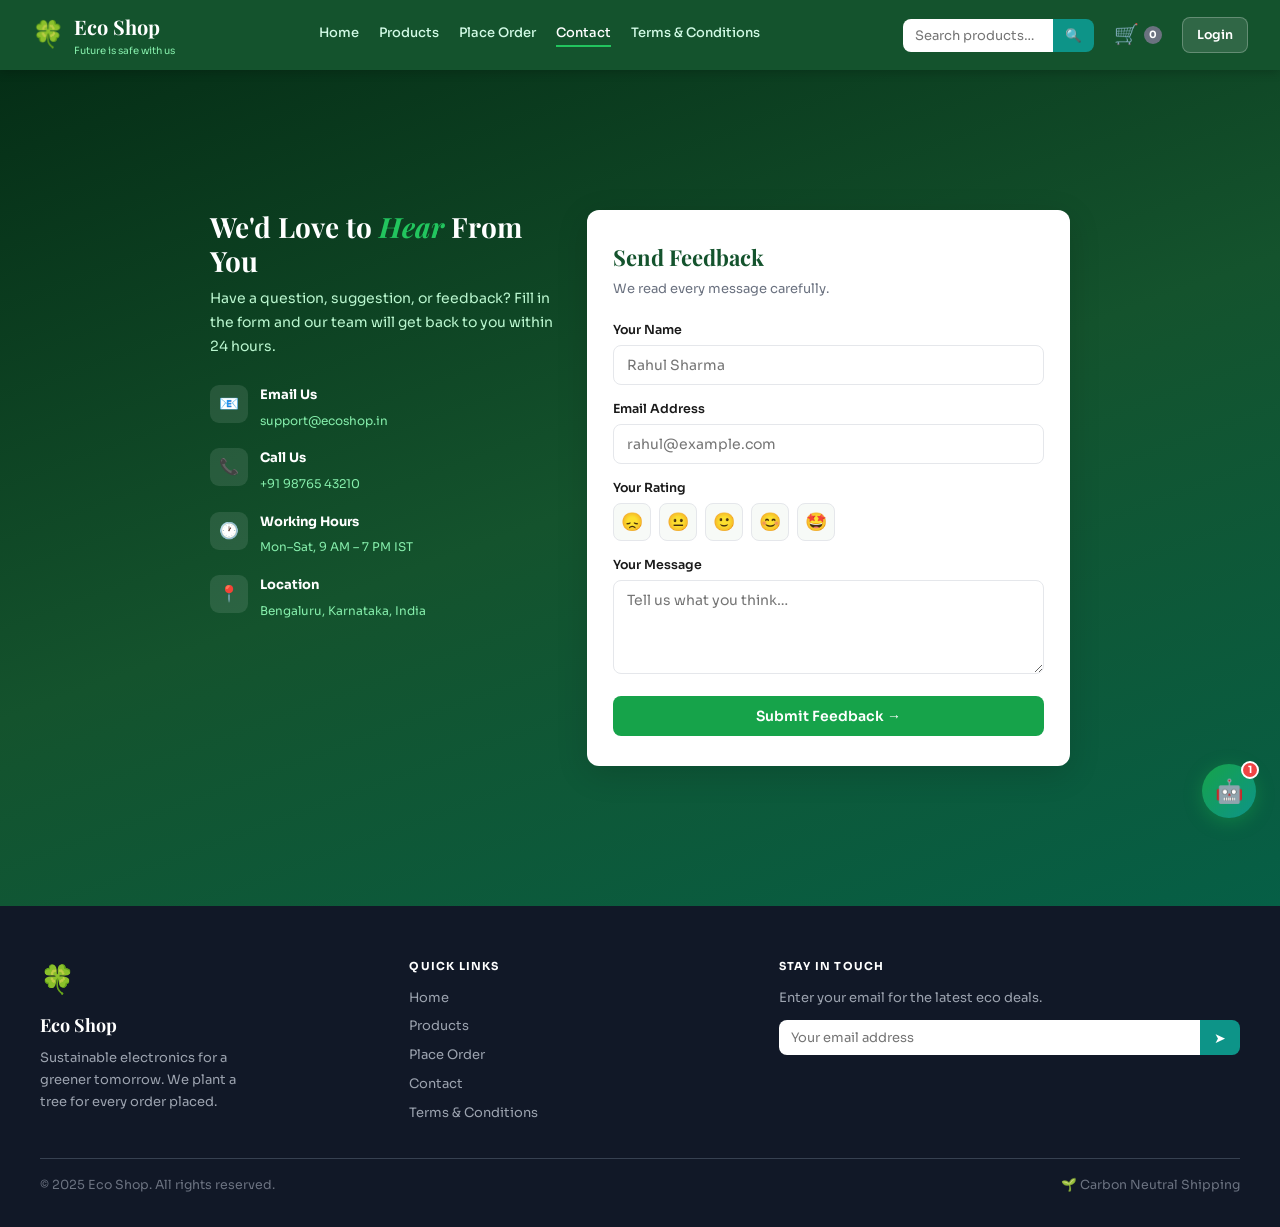
==== contact.html @ 7da5754c "Add files via upload" ====
<!DOCTYPE html>
<html lang="en">
<head>
  <meta charset="UTF-8">
  <meta name="viewport" content="width=device-width, initial-scale=1.0">
  <meta name="description" content="Contact Eco Shop. Send us feedback, questions or suggestions — our team replies within 24 hours.">
  <title>Eco Shop | Contact Us</title>
  <link rel="stylesheet" href="style.css">
</head>
<body>

<header>
  <div class="header-container">
    <a href="index.html" class="logo">
      <span class="logo-icon">🍀</span>
      <div><h2>Eco Shop</h2><p>Future is safe with us</p></div>
    </a>
    <nav class="nav-menu" id="nav-menu">
      <a href="index.html">Home</a>
      <a href="products.html">Products</a>
      <a href="order.html">Place Order</a>
      <a href="contact.html">Contact</a>
      <a href="terms.html">Terms &amp; Conditions</a>
    </nav>
    <div class="header-right">
      <div class="search-box">
        <input type="text" id="header-search" placeholder="Search products…">
        <button id="header-search-btn">🔍</button>
      </div>
      <a href="order.html" class="cart-icon-btn" id="cart-icon-link" title="View cart">
        🛒 <span class="cart-badge" id="cart-badge">0</span>
      </a>
      <a href="login.html" class="header-login-btn" id="account-btn">Login</a>
      <button class="hamburger" id="hamburger" aria-label="Toggle menu">
        <span></span><span></span><span></span>
      </button>
    </div>
  </div>
</header>

<div class="contact-wrapper">
  <div class="contact-layout">

    <div class="contact-info-panel">
      <h2>We'd Love to <em>Hear</em> From You</h2>
      <p>Have a question, suggestion, or feedback? Fill in the form and our team will get back to you within 24 hours.</p>
      <div class="info-row">
        <div class="info-icon">📧</div>
        <div><strong>Email Us</strong><span>support@ecoshop.in</span></div>
      </div>
      <div class="info-row">
        <div class="info-icon">📞</div>
        <div><strong>Call Us</strong><span>+91 98765 43210</span></div>
      </div>
      <div class="info-row">
        <div class="info-icon">🕐</div>
        <div><strong>Working Hours</strong><span>Mon–Sat, 9 AM – 7 PM IST</span></div>
      </div>
      <div class="info-row">
        <div class="info-icon">📍</div>
        <div><strong>Location</strong><span>Bengaluru, Karnataka, India</span></div>
      </div>
    </div>

    <div class="form-card">
      <div id="feedback-form">
        <h2>Send Feedback</h2>
        <p class="subtitle">We read every message carefully.</p>

        <div class="form-group">
          <label for="feedback-name">Your Name</label>
          <input type="text" id="feedback-name" placeholder="Rahul Sharma">
          <span class="error-text">Please enter your name.</span>
        </div>

        <div class="form-group">
          <label for="feedback-email">Email Address</label>
          <input type="email" id="feedback-email" placeholder="rahul@example.com">
          <span class="error-text">Please enter a valid email.</span>
        </div>

        <div class="form-group">
          <label>Your Rating</label>
          <div class="rating-row">
            <button type="button" title="Poor">😞</button>
            <button type="button" title="Fair">😐</button>
            <button type="button" title="Good">🙂</button>
            <button type="button" title="Great">😊</button>
            <button type="button" title="Excellent">🤩</button>
          </div>
        </div>

        <div class="form-group">
          <label for="feedback-message">Your Message</label>
          <textarea id="feedback-message" placeholder="Tell us what you think…" rows="4"></textarea>
          <span class="error-text">Please enter your message.</span>
        </div>

        <button class="btn btn-primary btn-full" onclick="submitFeedback()">Submit Feedback →</button>
      </div>

      <div class="success-block" id="feedback-success">
        <span class="success-icon">✅</span>
        <h3>Thank You!</h3>
        <p>Your feedback has been received. Redirecting to home page…</p>
      </div>
    </div>

  </div>
</div>

<footer class="footer">
  <div class="footer-container">
    <div class="footer-brand">
      <div class="logo-icon">🍀</div>
      <h3>Eco Shop</h3>
      <p>Sustainable electronics for a greener tomorrow. We plant a tree for every order placed.</p>
    </div>
    <div class="footer-col">
      <h4>Quick Links</h4>
      <ul>
        <li><a href="index.html">Home</a></li>
        <li><a href="products.html">Products</a></li>
        <li><a href="order.html">Place Order</a></li>
        <li><a href="contact.html">Contact</a></li>
        <li><a href="terms.html">Terms &amp; Conditions</a></li>
      </ul>
    </div>
    <div class="footer-col">
      <h4>Stay in Touch</h4>
      <p>Enter your email for the latest eco deals.</p>
      <div class="subscribe-box">
        <input type="email" placeholder="Your email address">
        <button>➤</button>
      </div>
    </div>
  </div>
  <div class="footer-bottom">
    <span>© 2025 Eco Shop. All rights reserved.</span>
    <span>🌱 Carbon Neutral Shipping</span>
  </div>
</footer>

<div class="toast" id="toast"></div>
<button class="back-to-top" id="back-to-top" title="Back to top">↑</button>
<script src="main.js"></script>
</body>
</html>
---- style.css ----
@import url('https://fonts.googleapis.com/css2?family=Playfair+Display:ital,wght@0,700;1,700&family=Sora:wght@400;500;600;700&display=swap');

:root {
  --green: #16a34a;
  --dark: #14532d;
  --light: #dcfce7;
  --teal: #0d9488;
  --white: #ffffff;
  --bg: #f7faf7;
  --text: #1a1a1a;
  --muted: #6b7280;
  --border: #e5e7eb;
  --red: #dc2626;
  --radius: 12px;
  --shadow: 0 4px 16px rgba(0,0,0,0.09);
  --shadow-lg: 0 8px 32px rgba(0,0,0,0.14);
}

*, *::before, *::after { margin: 0; padding: 0; box-sizing: border-box; }
html { scroll-behavior: smooth; }
body { font-family: 'Sora', sans-serif; color: var(--text); background: var(--bg); line-height: 1.6; }
a { text-decoration: none; color: inherit; }
ul { list-style: none; }
img { display: block; max-width: 100%; }

/* ── HEADER ── */
header {
  background: var(--dark);
  position: sticky;
  top: 0;
  z-index: 200;
  box-shadow: 0 2px 10px rgba(0,0,0,0.2);
}
.header-container {
  max-width: 1280px;
  margin: auto;
  padding: 11px 32px;
  display: flex;
  align-items: center;
  justify-content: space-between;
  gap: 16px;
}
.logo { display: flex; align-items: center; gap: 10px; color: var(--white); flex-shrink: 0; cursor: pointer; }
.logo-icon { font-size: 26px; }
.logo h2 { font-family: 'Playfair Display', serif; font-size: 20px; }
.logo p { font-size: 10px; color: #86efac; }

.nav-menu { display: flex; gap: 20px; }
.nav-menu a { color: #d1fae5; font-size: 13px; font-weight: 500; border-bottom: 2px solid transparent; padding-bottom: 2px; transition: all 0.2s; white-space: nowrap; }
.nav-menu a:hover, .nav-menu a.active { color: var(--white); border-color: #22c55e; }

.header-right { display: flex; align-items: center; gap: 10px; flex-shrink: 0; }

.search-box { display: flex; border-radius: 8px; overflow: hidden; }
.search-box input { border: none; padding: 8px 12px; font-family: 'Sora', sans-serif; font-size: 13px; outline: none; width: 150px; transition: width 0.3s; }
.search-box input:focus { width: 190px; }
.search-box button { border: none; background: var(--teal); color: var(--white); padding: 8px 12px; cursor: pointer; transition: background 0.2s; }
.search-box button:hover { background: #0f766e; }

.cart-icon-btn {
  position: relative;
  color: var(--white);
  font-size: 20px;
  display: flex;
  align-items: center;
  gap: 5px;
  padding: 7px 10px;
  border-radius: 8px;
  transition: background 0.2s;
  white-space: nowrap;
}
.cart-icon-btn:hover { background: rgba(255,255,255,0.1); }
.cart-badge {
  background: #22c55e;
  color: var(--white);
  font-size: 10px;
  font-weight: 700;
  min-width: 18px;
  height: 18px;
  border-radius: 100px;
  display: inline-flex;
  align-items: center;
  justify-content: center;
  padding: 0 4px;
  font-family: 'Sora', sans-serif;
  transition: transform 0.2s;
}
.cart-badge.bump { animation: badgeBump 0.3s ease; }
.cart-badge.zero { background: #6b7280; }

.header-login-btn {
  background: rgba(255,255,255,0.12);
  color: var(--white);
  border: 1px solid rgba(255,255,255,0.25);
  padding: 7px 14px;
  border-radius: 8px;
  font-size: 12.5px;
  font-weight: 600;
  cursor: pointer;
  transition: all 0.2s;
  white-space: nowrap;
  font-family: 'Sora', sans-serif;
}
.header-login-btn:hover { background: rgba(255,255,255,0.22); }

.hamburger {
  display: none;
  flex-direction: column;
  gap: 5px;
  background: none;
  border: none;
  cursor: pointer;
  padding: 6px 4px;
  border-radius: 6px;
  transition: background 0.2s;
}
.hamburger:hover { background: rgba(255,255,255,0.1); }
.hamburger span { display: block; width: 22px; height: 2px; background: var(--white); border-radius: 2px; transition: all 0.3s; }
.hamburger.open span:nth-child(1) { transform: translateY(7px) rotate(45deg); }
.hamburger.open span:nth-child(2) { opacity: 0; }
.hamburger.open span:nth-child(3) { transform: translateY(-7px) rotate(-45deg); }

/* ── BUTTONS ── */
.btn { display: inline-block; padding: 11px 26px; border-radius: 8px; font-family: 'Sora', sans-serif; font-weight: 600; font-size: 14px; cursor: pointer; border: none; transition: all 0.2s; }
.btn-primary { background: var(--green); color: var(--white); }
.btn-primary:hover { background: var(--dark); transform: translateY(-1px); box-shadow: 0 4px 14px rgba(22,163,74,0.35); }
.btn-outline { background: transparent; color: var(--white); border: 2px solid rgba(255,255,255,0.45); padding: 11px 26px; border-radius: 8px; font-family: 'Sora', sans-serif; font-weight: 600; font-size: 14px; cursor: pointer; transition: all 0.2s; }
.btn-outline:hover { background: rgba(255,255,255,0.1); border-color: rgba(255,255,255,0.7); }
.btn-full { width: 100%; text-align: center; display: block; }

/* ── HERO ── */
.hero {
  position: relative;
  min-height: 88vh;
  display: flex;
  flex-direction: column;
  align-items: center;
  justify-content: center;
  text-align: center;
  overflow: hidden;
  background: linear-gradient(160deg, #052e16, #14532d, #065f46);
}
.hero-bg-shapes { position: absolute; inset: 0; pointer-events: none; }
.hero-bg-shapes span { position: absolute; border-radius: 50%; background: rgba(34,197,94,0.07); animation: pulse 6s ease-in-out infinite; }
.hero-bg-shapes span:nth-child(1) { width: 560px; height: 560px; top: -100px; left: -140px; }
.hero-bg-shapes span:nth-child(2) { width: 380px; height: 380px; bottom: -80px; right: -100px; animation-delay: 2s; }
.hero-bg-shapes span:nth-child(3) { width: 190px; height: 190px; top: 40%; left: 60%; animation-delay: 4s; }
.hero-content { position: relative; z-index: 2; max-width: 660px; padding: 0 24px; animation: fadeUp 0.7s ease both; }
.hero-badge { display: inline-block; background: rgba(34,197,94,0.18); border: 1px solid rgba(34,197,94,0.4); color: #86efac; font-size: 11px; font-weight: 700; letter-spacing: 2px; text-transform: uppercase; padding: 5px 16px; border-radius: 100px; margin-bottom: 20px; }
.hero-content h1 { font-family: 'Playfair Display', serif; font-size: clamp(28px, 5vw, 54px); color: var(--white); line-height: 1.15; margin-bottom: 16px; }
.hero-content h1 em { font-style: italic; color: #22c55e; }
.hero-content > p { font-size: 16px; color: #bbf7d0; margin-bottom: 30px; line-height: 1.7; }
.hero-actions { display: flex; gap: 12px; justify-content: center; flex-wrap: wrap; }
.hero-stats { position: relative; z-index: 2; display: flex; justify-content: center; gap: 48px; margin-top: 48px; padding: 0 24px; flex-wrap: wrap; }
.stat { text-align: center; color: var(--white); }
.stat strong { display: block; font-family: 'Playfair Display', serif; font-size: 26px; color: #22c55e; }
.stat span { font-size: 11px; color: #86efac; }

/* ── SECTIONS ── */
.section { padding: 60px 32px; }
.section-white { background: var(--white); }
.section-title { text-align: center; margin-bottom: 40px; }
.section-title h2 { font-family: 'Playfair Display', serif; font-size: 30px; color: var(--dark); margin-bottom: 6px; }
.section-title p { color: var(--muted); font-size: 14px; }
.wrap { max-width: 1100px; margin: auto; }
.grid-3 { display: grid; grid-template-columns: repeat(3, 1fr); gap: 20px; }
.grid-4 { display: grid; grid-template-columns: repeat(4, 1fr); gap: 18px; }
.center-text { text-align: center; }

/* ── FEATURE CARDS ── */
.feature-card { background: var(--bg); border: 1px solid var(--border); border-radius: var(--radius); padding: 26px 22px; text-align: center; transition: transform 0.2s, box-shadow 0.2s; }
.feature-card:hover { transform: translateY(-4px); box-shadow: var(--shadow); }
.feature-card .icon { font-size: 36px; margin-bottom: 12px; display: block; }
.feature-card h3 { font-size: 15px; font-weight: 700; color: var(--dark); margin-bottom: 6px; }
.feature-card p { font-size: 13px; color: var(--muted); line-height: 1.6; }

/* ── PREVIEW CARDS ── */
.preview-card { background: var(--white); border-radius: var(--radius); overflow: hidden; box-shadow: var(--shadow); transition: transform 0.2s, box-shadow 0.2s; cursor: pointer; }
.preview-card:hover { transform: translateY(-5px); box-shadow: var(--shadow-lg); }
.preview-thumb { height: 130px; background: var(--light); display: flex; align-items: center; justify-content: center; font-size: 48px; }
.preview-thumb img { max-width: 100%; max-height: 100%; object-fit: contain; }
.preview-card h4 { padding: 10px 14px 2px; font-size: 14px; font-weight: 700; }
.preview-card p { padding: 0 14px 12px; font-size: 14px; color: var(--green); font-weight: 700; }

/* ── REVIEW CARDS ── */
.review-card { background: var(--bg); border: 1px solid var(--border); border-radius: var(--radius); padding: 20px 18px; position: relative; }
.review-card::before { content: '"'; font-family: 'Playfair Display', serif; font-size: 56px; color: var(--light); position: absolute; top: 4px; left: 14px; line-height: 1; }
.review-card p { font-size: 13px; color: var(--text); line-height: 1.7; margin-bottom: 14px; padding-top: 16px; }
.stars { color: #f59e0b; font-size: 12px; margin-bottom: 3px; }
.reviewer { display: flex; align-items: center; gap: 9px; }
.avatar { width: 34px; height: 34px; border-radius: 50%; background: var(--green); color: var(--white); display: flex; align-items: center; justify-content: center; font-weight: 700; font-size: 13px; flex-shrink: 0; }
.reviewer strong { font-size: 13px; display: block; }
.reviewer span { font-size: 11px; color: var(--muted); }

/* ── CTA BANNER ── */
.cta-banner { background: linear-gradient(135deg, var(--dark), var(--teal)); padding: 60px 32px; text-align: center; color: var(--white); }
.cta-banner h2 { font-family: 'Playfair Display', serif; font-size: 32px; margin-bottom: 10px; }
.cta-banner p { font-size: 15px; color: #bbf7d0; margin-bottom: 26px; }

/* ── FEEDBACK SECTION ── */
.feedback-section { background: var(--white); padding: 52px 32px; border-top: 1px solid var(--border); }
.feedback-section h2 { font-family: 'Playfair Display', serif; font-size: 28px; color: var(--dark); margin-bottom: 6px; text-align: center; }
.feedback-section > p { color: var(--muted); font-size: 14px; margin-bottom: 30px; text-align: center; }
.feedback-list { max-width: 760px; margin: auto; display: flex; flex-direction: column; gap: 14px; }
.feedback-item { background: var(--bg); border: 1px solid var(--border); border-left: 4px solid var(--green); border-radius: var(--radius); padding: 16px 20px; animation: fadeUp 0.35s ease both; }
.feedback-item .fb-name { font-weight: 700; font-size: 14px; color: var(--dark); margin-bottom: 3px; }
.feedback-item .fb-rating { font-size: 15px; margin-bottom: 4px; }
.feedback-item .fb-msg { font-size: 13.5px; color: var(--text); line-height: 1.6; }
.no-feedback { text-align: center; color: var(--muted); font-size: 14px; padding: 20px; }

/* ── PAGE HERO ── */
.page-hero { background: linear-gradient(135deg, var(--dark), #166534, var(--teal)); padding: 52px 32px; text-align: center; color: var(--white); }
.page-hero h1 { font-family: 'Playfair Display', serif; font-size: clamp(26px, 4vw, 36px); margin-bottom: 8px; }
.page-hero p { font-size: 15px; color: #bbf7d0; }

/* ── PRODUCTS ── */
.products-section { max-width: 1100px; margin: auto; padding: 52px 24px; }
.product-grid { display: grid; grid-template-columns: repeat(4, 1fr); gap: 20px; }
.product-card { background: var(--white); border: 1px solid var(--border); border-radius: var(--radius); overflow: hidden; transition: transform 0.2s, box-shadow 0.2s; }
.product-card:hover { transform: translateY(-5px); box-shadow: var(--shadow-lg); }
.product-thumb { height: 180px; background: linear-gradient(135deg, var(--light), #bbf7d0); display: flex; align-items: center; justify-content: center; font-size: 56px; transition: transform 0.3s; }
.product-thumb img { max-width: 100%; max-height: 100%; object-fit: contain; }
.product-card:hover .product-thumb { transform: scale(1.05); }
.product-body { padding: 14px 16px 16px; }
.product-body h3 { font-family: 'Playfair Display', serif; font-size: 16px; color: var(--dark); margin-bottom: 4px; }
.product-desc { font-size: 12px; color: var(--muted); margin-bottom: 8px; line-height: 1.5; }
.product-price { font-size: 18px; font-weight: 700; color: var(--green); margin-bottom: 12px; }
.eco-tag { display: inline-block; font-size: 10.5px; font-weight: 700; color: var(--green); background: var(--light); padding: 3px 9px; border-radius: 100px; margin-bottom: 10px; }
.product-actions { display: flex; gap: 8px; align-items: center; }
.qty-box { display: flex; align-items: center; border: 1.5px solid var(--border); border-radius: 8px; overflow: hidden; }
.qty-box button { width: 30px; height: 30px; border: none; background: var(--bg); cursor: pointer; font-size: 16px; transition: background 0.2s; }
.qty-box button:hover { background: var(--light); }
.qty-box .qty-count { width: 32px; text-align: center; font-weight: 700; font-size: 13px; border-left: 1.5px solid var(--border); border-right: 1.5px solid var(--border); line-height: 30px; }
.add-to-cart { flex: 1; padding: 7px 8px; background: var(--green); color: var(--white); border: none; border-radius: 8px; font-family: 'Sora', sans-serif; font-weight: 600; font-size: 12px; cursor: pointer; transition: all 0.2s; }
.add-to-cart:hover { background: var(--dark); }
.add-to-cart.added { background: #15803d; }

/* ── FORMS ── */
.form-group { margin-bottom: 14px; }
.form-group label { display: block; font-size: 12.5px; font-weight: 600; margin-bottom: 5px; color: var(--text); }
.form-group input,
.form-group textarea,
.form-group select {
  width: 100%;
  padding: 10px 13px;
  border: 1.5px solid var(--border);
  border-radius: 8px;
  font-family: 'Sora', sans-serif;
  font-size: 14px;
  outline: none;
  background: var(--white);
  transition: border-color 0.2s, box-shadow 0.2s;
}
.form-group input:focus, .form-group textarea:focus, .form-group select:focus {
  border-color: var(--green);
  box-shadow: 0 0 0 3px rgba(22,163,74,0.1);
}
.form-group textarea { resize: vertical; min-height: 88px; }
.error-text { color: var(--red); font-size: 11.5px; margin-top: 3px; display: none; }
.form-group.error input, .form-group.error textarea, .form-group.error select { border-color: var(--red); }
.form-group.error .error-text { display: block; }
.two-col { display: grid; grid-template-columns: 1fr 1fr; gap: 12px; }
.eco-note { background: var(--light); border-left: 4px solid var(--green); border-radius: 6px; padding: 10px 14px; font-size: 13px; color: var(--dark); margin-bottom: 16px; }

/* ── RATING ── */
.rating-row { display: flex; gap: 8px; margin-top: 5px; }
.rating-row button { width: 38px; height: 38px; border: 1.5px solid var(--border); border-radius: 8px; background: var(--bg); cursor: pointer; font-size: 18px; transition: all 0.2s; }
.rating-row button:hover, .rating-row button.selected { background: var(--light); border-color: var(--green); transform: scale(1.15); }

/* ── SUCCESS BLOCK ── */
.success-block { display: none; text-align: center; padding: 26px 14px; }
.success-block .success-icon { font-size: 56px; margin-bottom: 14px; display: block; animation: popIn 0.4s ease; }
.success-block h3 { font-family: 'Playfair Display', serif; font-size: 22px; color: var(--dark); margin-bottom: 8px; }
.success-block p { color: var(--muted); font-size: 14px; line-height: 1.7; }

/* ── ORDER PAGE ── */
.order-wrapper { min-height: calc(100vh - 64px); background: linear-gradient(160deg, #052e16, #14532d, #065f46); display: flex; align-items: flex-start; justify-content: center; padding: 44px 24px; }
.order-card { width: 100%; max-width: 560px; }
.order-header-icon { text-align: center; font-size: 40px; margin-bottom: 8px; }
.cart-summary-box { background: var(--light); border: 1px solid #86efac; border-radius: var(--radius); padding: 16px 18px; margin-bottom: 20px; }
.cart-summary-box h3 { font-family: 'Playfair Display', serif; font-size: 16px; color: var(--dark); margin-bottom: 10px; }
.cart-item-row { display: flex; justify-content: space-between; align-items: center; font-size: 13px; padding: 8px 0; border-bottom: 1px solid #bbf7d0; }
.cart-item-info { flex: 1; }
.cart-item-controls { display: flex; align-items: center; gap: 8px; }
.cart-qty-btn { width: 24px; height: 24px; border: 1px solid var(--green); background: var(--light); color: var(--green); border-radius: 4px; cursor: pointer; font-size: 14px; font-weight: 700; transition: all 0.2s; }
.cart-qty-btn:hover { background: var(--green); color: var(--white); }
.cart-qty { min-width: 20px; text-align: center; font-weight: 600; }
.cart-item-price { min-width: 70px; text-align: right; font-weight: 600; }
.cart-total-row { display: flex; justify-content: space-between; font-weight: 700; font-size: 15px; margin-top: 10px; color: var(--dark); border-top: 1px solid #86efac; padding-top: 10px; }
.empty-cart-note { text-align: center; color: var(--muted); font-size: 14px; padding: 12px; }

/* ── PAYMENT PAGE ── */
.payment-wrapper { min-height: calc(100vh - 64px); background: linear-gradient(160deg, #052e16, #14532d, #065f46); display: flex; align-items: center; justify-content: center; padding: 52px 24px; }
.payment-card { background: var(--white); border-radius: var(--radius); padding: 34px 28px; width: 100%; max-width: 460px; box-shadow: var(--shadow-lg); animation: fadeUp 0.4s ease both; }
.payment-header { text-align: center; margin-bottom: 22px; }
.payment-header .icon { font-size: 40px; margin-bottom: 6px; }
.payment-header h2 { font-family: 'Playfair Display', serif; font-size: 22px; color: var(--dark); margin-bottom: 3px; }
.payment-header p { font-size: 13px; color: var(--muted); }
.method-tabs { display: grid; grid-template-columns: repeat(3, 1fr); gap: 8px; margin-bottom: 20px; }
.method-tab { padding: 10px 6px; border: 2px solid var(--border); border-radius: 8px; background: var(--bg); cursor: pointer; text-align: center; font-family: 'Sora', sans-serif; font-size: 12px; font-weight: 600; color: var(--muted); transition: all 0.2s; }
.tab-icon { font-size: 20px; display: block; margin-bottom: 3px; }
.method-tab:hover { border-color: var(--green); color: var(--dark); }
.method-tab.active { border-color: var(--green); background: var(--light); color: var(--dark); }
.pay-section { display: none; animation: fadeUp 0.25s ease; }
.pay-section.active { display: block; }
.qr-section { text-align: center; padding: 8px 0; }
.qr-section p { font-size: 13px; color: var(--muted); margin-bottom: 12px; }
.qr-section img { width: 168px; height: 168px; border-radius: 10px; border: 2px solid var(--border); margin: 0 auto 10px; }
.upi-id { font-size: 12.5px; font-weight: 700; color: var(--dark); background: var(--light); padding: 6px 14px; border-radius: 100px; display: inline-block; }
.cod-message { background: var(--light); border-left: 4px solid var(--green); border-radius: 6px; padding: 13px; font-size: 13px; color: var(--dark); line-height: 1.6; margin-bottom: 13px; }
.pay-btn { width: 100%; padding: 13px; background: var(--green); color: var(--white); border: none; border-radius: 8px; font-family: 'Sora', sans-serif; font-size: 15px; font-weight: 700; cursor: pointer; margin-top: 16px; transition: all 0.2s; }
.pay-btn:hover { background: var(--dark); transform: translateY(-1px); box-shadow: 0 4px 14px rgba(22,163,74,0.35); }
.secure-note { text-align: center; font-size: 11.5px; color: var(--muted); margin-top: 10px; }
.success-screen { display: none; text-align: center; padding: 12px; }
.success-screen .big-icon { font-size: 64px; animation: popIn 0.5s ease; margin-bottom: 12px; display: block; }
.success-screen h3 { font-family: 'Playfair Display', serif; font-size: 24px; color: var(--dark); margin-bottom: 8px; }
.success-screen p { color: var(--muted); font-size: 14px; line-height: 1.7; }

/* ── TERMS ── */
.terms-wrapper { max-width: 760px; margin: 0 auto; padding: 56px 24px 70px; }
.terms-meta { font-size: 12.5px; color: var(--muted); margin-bottom: 26px; padding-bottom: 18px; border-bottom: 1px solid var(--border); }
.terms-intro { font-size: 14.5px; color: var(--muted); line-height: 1.8; margin-bottom: 34px; padding: 16px 20px; background: var(--light); border-left: 4px solid var(--green); border-radius: 0 8px 8px 0; }
.terms-block { margin-bottom: 28px; }
.terms-block h2 { font-family: 'Playfair Display', serif; font-size: 19px; color: var(--dark); margin-bottom: 8px; display: flex; align-items: center; gap: 10px; }
.num-badge { width: 28px; height: 28px; background: var(--green); color: var(--white); border-radius: 50%; display: flex; align-items: center; justify-content: center; font-size: 12px; font-weight: 700; flex-shrink: 0; }
.terms-block p { font-size: 14px; color: #374151; line-height: 1.8; margin-bottom: 8px; }
.terms-block ul li { font-size: 14px; color: #374151; line-height: 1.7; padding: 4px 0 4px 18px; position: relative; }
.terms-block ul li::before { content: '✓'; position: absolute; left: 0; color: var(--green); font-weight: 700; }
.divider { border: none; border-top: 1px solid var(--border); margin: 24px 0; }
.terms-contact-box { background: linear-gradient(135deg, var(--dark), var(--teal)); border-radius: var(--radius); padding: 22px 26px; color: var(--white); display: flex; align-items: center; justify-content: space-between; gap: 16px; flex-wrap: wrap; }
.terms-contact-box h3 { font-family: 'Playfair Display', serif; font-size: 18px; margin-bottom: 4px; }
.terms-contact-box p { font-size: 13px; color: #bbf7d0; }

/* ── AUTH ── */
.auth-wrapper { min-height: calc(100vh - 64px); background: linear-gradient(160deg, #052e16, #14532d, #065f46); display: flex; align-items: center; justify-content: center; padding: 52px 24px; }
.auth-card { background: var(--white); border-radius: var(--radius); padding: 34px 28px; width: 100%; max-width: 460px; box-shadow: var(--shadow-lg); animation: fadeUp 0.4s ease both; }
.auth-header { text-align: center; margin-bottom: 22px; }
.auth-header-icon { font-size: 40px; margin-bottom: 6px; }
.auth-header h2 { font-family: 'Playfair Display', serif; font-size: 22px; color: var(--dark); margin-bottom: 3px; }
.auth-header p { font-size: 13px; color: var(--muted); }
.auth-tab-section { display: none; animation: fadeUp 0.25s ease; }
.auth-tab-section.active { display: block; }
.auth-error { color: var(--red); font-size: 12px; margin: 6px 0 4px; min-height: 16px; display: block; }
.auth-switch-note { text-align: center; font-size: 12.5px; color: var(--muted); margin-top: 14px; }
.auth-switch-note a { color: var(--green); font-weight: 600; }

/* ── CONTACT ── */
.contact-wrapper { min-height: calc(100vh - 64px); background: linear-gradient(160deg, #052e16, #14532d, #065f46); display: flex; align-items: center; justify-content: center; padding: 52px 24px; }
.contact-layout { display: grid; grid-template-columns: 1fr 1.4fr; gap: 32px; max-width: 860px; width: 100%; }
.contact-info-panel { color: var(--white); }
.contact-info-panel h2 { font-family: 'Playfair Display', serif; font-size: 28px; line-height: 1.2; margin-bottom: 10px; }
.contact-info-panel h2 em { font-style: italic; color: #22c55e; }
.contact-info-panel > p { font-size: 14px; color: #bbf7d0; line-height: 1.7; margin-bottom: 26px; }
.info-row { display: flex; align-items: flex-start; gap: 12px; margin-bottom: 16px; }
.info-icon { width: 38px; height: 38px; background: rgba(255,255,255,0.1); border-radius: 9px; display: flex; align-items: center; justify-content: center; font-size: 16px; flex-shrink: 0; }
.info-row strong { display: block; font-size: 13px; color: var(--white); margin-bottom: 1px; }
.info-row span { font-size: 12px; color: #86efac; }
.form-card { background: var(--white); border-radius: var(--radius); padding: 30px 26px; box-shadow: var(--shadow-lg); animation: fadeUp 0.4s ease both; }
.form-card h2 { font-family: 'Playfair Display', serif; font-size: 22px; color: var(--dark); margin-bottom: 4px; }
.form-card .subtitle { font-size: 13px; color: var(--muted); margin-bottom: 20px; }

/* ── FOOTER ── */
.footer { background: #111827; color: #e5e7eb; padding: 52px 32px 32px; }
.footer-container { max-width: 1200px; margin: auto; display: grid; grid-template-columns: 1fr 1fr 1.4fr; gap: 40px; }
.footer-brand .logo-icon { font-size: 28px; margin-bottom: 8px; }
.footer-brand h3 { font-family: 'Playfair Display', serif; font-size: 18px; color: var(--white); margin-bottom: 7px; }
.footer-brand p { font-size: 13px; color: #9ca3af; line-height: 1.7; max-width: 220px; }
.footer-col h4 { color: var(--white); font-size: 11px; font-weight: 700; letter-spacing: 1.2px; text-transform: uppercase; margin-bottom: 12px; }
.footer-col ul li { font-size: 13px; color: #9ca3af; margin-bottom: 8px; cursor: pointer; transition: color 0.2s; }
.footer-col ul li:hover { color: var(--white); }
.footer-col > p { font-size: 13px; color: #9ca3af; margin-bottom: 12px; }
.subscribe-box { display: flex; border-radius: 8px; overflow: hidden; }
.subscribe-box input { flex: 1; padding: 9px 12px; border: none; font-family: 'Sora', sans-serif; font-size: 13px; outline: none; }
.subscribe-box button { border: none; background: var(--teal); color: var(--white); padding: 9px 14px; cursor: pointer; font-size: 14px; transition: background 0.2s; }
.subscribe-box button:hover { background: #0f766e; }
.footer-bottom { max-width: 1200px; margin: 26px auto 0; padding-top: 16px; border-top: 1px solid #374151; display: flex; justify-content: space-between; font-size: 12.5px; color: #6b7280; flex-wrap: wrap; gap: 8px; }

/* ── TOAST ── */
.toast {
  position: fixed;
  top: 80px;
  right: 24px;
  background: var(--dark);
  color: var(--white);
  padding: 12px 20px;
  border-radius: 10px;
  font-size: 13px;
  font-weight: 600;
  border-left: 4px solid #22c55e;
  box-shadow: var(--shadow-lg);
  transform: translateX(calc(100% + 32px));
  opacity: 0;
  transition: all 0.35s cubic-bezier(0.34, 1.56, 0.64, 1);
  z-index: 9999;
  max-width: 280px;
}
.toast.show { transform: translateX(0); opacity: 1; }

/* ── BACK TO TOP ── */
.back-to-top {
  position: fixed;
  bottom: 24px;
  right: 24px;
  width: 42px;
  height: 42px;
  background: var(--green);
  color: var(--white);
  border: none;
  border-radius: 10px;
  font-size: 18px;
  cursor: pointer;
  box-shadow: var(--shadow);
  opacity: 0;
  transform: translateY(16px);
  transition: all 0.3s;
  z-index: 999;
  display: flex;
  align-items: center;
  justify-content: center;
  font-weight: 700;
}
.back-to-top.visible { opacity: 1; transform: translateY(0); }
.back-to-top:hover { background: var(--dark); transform: translateY(-2px); }

/* ── ANIMATIONS ── */
@keyframes fadeUp { from { opacity: 0; transform: translateY(20px); } to { opacity: 1; transform: translateY(0); } }
@keyframes popIn { 0% { transform: scale(0.5); } 80% { transform: scale(1.1); } 100% { transform: scale(1); } }
@keyframes pulse { 0%, 100% { transform: scale(1); opacity: 0.6; } 50% { transform: scale(1.1); opacity: 1; } }
@keyframes badgeBump { 0% { transform: scale(1); } 50% { transform: scale(1.4); } 100% { transform: scale(1); } }

/* ── RESPONSIVE: TABLET ── */
@media (max-width: 1024px) {
  .product-grid { grid-template-columns: repeat(2, 1fr); }
  .grid-4 { grid-template-columns: repeat(2, 1fr); }
  .contact-layout { grid-template-columns: 1fr; }
  .contact-info-panel { display: none; }
  .footer-container { grid-template-columns: 1fr 1fr; gap: 28px; }
}

@media (max-width: 900px) {
  .hamburger { display: flex; }
  .nav-menu {
    display: none;
    position: absolute;
    top: 100%;
    left: 0;
    right: 0;
    background: #0f3d1e;
    flex-direction: column;
    padding: 8px 0 16px;
    gap: 0;
    border-top: 1px solid rgba(255,255,255,0.1);
    box-shadow: 0 8px 24px rgba(0,0,0,0.3);
  }
  .nav-menu.open { display: flex; }
  .nav-menu a { padding: 12px 28px; border-bottom: 1px solid rgba(255,255,255,0.06); font-size: 14px; }
  .nav-menu a:last-child { border-bottom: none; }
  .search-box { display: none; }
  .header-container { padding: 12px 20px; }
  .grid-3 { grid-template-columns: repeat(2, 1fr); }
}

@media (max-width: 640px) {
  .grid-3 { grid-template-columns: 1fr; }
  .grid-4 { grid-template-columns: repeat(2, 1fr); }
  .product-grid { grid-template-columns: 1fr; }
  .hero-stats { gap: 28px; }
  .two-col { grid-template-columns: 1fr; }
  .footer-container { grid-template-columns: 1fr; gap: 24px; }
  .footer-bottom { flex-direction: column; text-align: center; }
  .footer { padding: 40px 20px 24px; }
  .section { padding: 44px 20px; }
  .cta-banner { padding: 48px 20px; }
  .cta-banner h2 { font-size: 24px; }
  .terms-contact-box { flex-direction: column; text-align: center; }
  .payment-card { padding: 24px 18px; }
  .auth-card { padding: 24px 18px; }
  .form-card { padding: 22px 18px; }
  .hero-stats { margin-top: 36px; }
}

@media (max-width: 480px) {
  .hero { min-height: 80vh; }
  .hero-actions { flex-direction: column; align-items: center; }
  .hero-actions .btn, .hero-actions .btn-outline { width: 100%; max-width: 280px; text-align: center; }
  .header-login-btn { display: none; }
  .cart-icon-btn { padding: 7px 8px; }
  .page-hero { padding: 36px 20px; }
  .products-section { padding: 36px 16px; }
}

/* ── AUTH SPLIT LAYOUT ── */
.auth-split-wrapper {
  display: grid;
  grid-template-columns: 1fr 1fr;
  min-height: calc(100vh - 64px);
}
.auth-left-panel {
  background: linear-gradient(160deg, #052e16, #14532d, #065f46);
  display: flex;
  align-items: center;
  justify-content: center;
  padding: 52px 40px;
  position: relative;
  overflow: hidden;
}
.auth-left-panel::before {
  content: '';
  position: absolute;
  width: 460px; height: 460px;
  border-radius: 50%;
  background: rgba(34,197,94,0.07);
  top: -120px; left: -120px;
  pointer-events: none;
}
.auth-left-panel::after {
  content: '';
  position: absolute;
  width: 280px; height: 280px;
  border-radius: 50%;
  background: rgba(34,197,94,0.06);
  bottom: -60px; right: -60px;
  pointer-events: none;
}
.auth-left-content {
  position: relative;
  z-index: 2;
  color: var(--white);
  max-width: 360px;
}
.auth-brand-logo {
  font-size: 44px;
  margin-bottom: 18px;
  display: block;
}
.auth-left-content h1 {
  font-family: 'Playfair Display', serif;
  font-size: clamp(26px, 3.5vw, 40px);
  line-height: 1.15;
  margin-bottom: 12px;
}
.auth-left-content h1 em {
  font-style: italic;
  color: #22c55e;
}
.auth-left-content > p {
  font-size: 14px;
  color: #bbf7d0;
  line-height: 1.7;
  margin-bottom: 30px;
}
.auth-perks {
  display: flex;
  flex-direction: column;
  gap: 14px;
  margin-bottom: 28px;
}
.auth-perk {
  display: flex;
  align-items: flex-start;
  gap: 12px;
  background: rgba(255,255,255,0.07);
  border: 1px solid rgba(255,255,255,0.12);
  border-radius: 10px;
  padding: 12px 14px;
  transition: background 0.2s;
}
.auth-perk:hover { background: rgba(255,255,255,0.11); }
.auth-perk > span { font-size: 22px; flex-shrink: 0; }
.auth-perk strong { display: block; font-size: 13px; color: var(--white); margin-bottom: 2px; }
.auth-perk small { font-size: 11.5px; color: #86efac; }
.auth-cart-pill {
  display: inline-flex;
  align-items: center;
  gap: 8px;
  background: rgba(34,197,94,0.18);
  border: 1.5px solid rgba(34,197,94,0.45);
  color: var(--white);
  padding: 10px 18px;
  border-radius: 100px;
  font-family: 'Sora', sans-serif;
  font-size: 13px;
  font-weight: 600;
  cursor: pointer;
  transition: all 0.2s;
}
.auth-cart-pill:hover { background: rgba(34,197,94,0.3); transform: translateY(-1px); }
.auth-cart-count {
  background: #22c55e;
  color: var(--white);
  font-size: 10px;
  font-weight: 700;
  min-width: 20px;
  height: 20px;
  border-radius: 100px;
  display: inline-flex;
  align-items: center;
  justify-content: center;
  padding: 0 5px;
}
.auth-right-panel {
  display: flex;
  align-items: center;
  justify-content: center;
  background: var(--bg);
  padding: 40px 32px;
  overflow-y: auto;
}
/* Override old auth-wrapper for split layout */
.auth-split-wrapper .auth-card {
  background: var(--white);
  border-radius: var(--radius);
  padding: 34px 28px;
  width: 100%;
  max-width: 440px;
  box-shadow: var(--shadow-lg);
  animation: fadeUp 0.4s ease both;
}

/* ── PASSWORD TOGGLE ── */
.pw-wrapper {
  position: relative;
  display: flex;
  align-items: center;
}
.pw-wrapper input {
  flex: 1;
  padding-right: 44px !important;
}
.pw-toggle {
  position: absolute;
  right: 10px;
  background: none;
  border: none;
  cursor: pointer;
  font-size: 16px;
  padding: 4px;
  opacity: 0.55;
  transition: opacity 0.2s;
  line-height: 1;
}
.pw-toggle:hover { opacity: 1; }

/* ── CART QUICK-VIEW ── */
.cart-quickview-overlay {
  position: fixed;
  inset: 0;
  background: rgba(0,0,0,0.45);
  z-index: 1000;
  opacity: 0;
  pointer-events: none;
  transition: opacity 0.3s;
}
.cart-quickview-overlay.open { opacity: 1; pointer-events: all; }
.cart-quickview-panel {
  position: fixed;
  top: 0; right: 0; bottom: 0;
  width: 340px;
  max-width: 92vw;
  background: var(--white);
  box-shadow: -8px 0 32px rgba(0,0,0,0.18);
  z-index: 1001;
  display: flex;
  flex-direction: column;
  transform: translateX(110%);
  transition: transform 0.35s cubic-bezier(0.34, 1.15, 0.64, 1);
}
.cart-quickview-panel.open { transform: translateX(0); }
.cqv-header {
  display: flex;
  align-items: center;
  justify-content: space-between;
  padding: 18px 20px;
  border-bottom: 1px solid var(--border);
}
.cqv-header h3 {
  font-family: 'Playfair Display', serif;
  font-size: 18px;
  color: var(--dark);
}
.cqv-close {
  background: var(--bg);
  border: 1px solid var(--border);
  width: 30px; height: 30px;
  border-radius: 50%;
  cursor: pointer;
  font-size: 13px;
  transition: background 0.2s;
  display: flex; align-items: center; justify-content: center;
}
.cqv-close:hover { background: #fef2f2; border-color: #fca5a5; }
.cqv-body {
  flex: 1;
  overflow-y: auto;
  padding: 16px 20px;
}
.cqv-item {
  display: flex;
  justify-content: space-between;
  align-items: center;
  padding: 11px 0;
  border-bottom: 1px solid var(--border);
  font-size: 13px;
}
.cqv-item:last-child { border-bottom: none; }
.cqv-item-name { color: var(--text); font-weight: 500; }
.cqv-item-price { color: var(--green); font-weight: 700; }
.cqv-total {
  display: flex;
  justify-content: space-between;
  font-weight: 700;
  font-size: 15px;
  color: var(--dark);
  padding: 14px 0 0;
  border-top: 2px solid var(--border);
  margin-top: 6px;
}
.cqv-empty {
  text-align: center;
  color: var(--muted);
  font-size: 14px;
  padding: 40px 16px;
}
.cqv-empty span { font-size: 40px; display: block; margin-bottom: 10px; }
.cqv-footer { padding: 16px 20px; border-top: 1px solid var(--border); }

/* ── CHATBOT ── */
.chatbot-bubble {
  position: fixed;
  bottom: 82px;
  right: 24px;
  width: 54px;
  height: 54px;
  border-radius: 50%;
  background: linear-gradient(135deg, var(--green), var(--teal));
  box-shadow: 0 4px 18px rgba(22,163,74,0.45);
  cursor: pointer;
  display: flex;
  align-items: center;
  justify-content: center;
  z-index: 400;
  transition: transform 0.3s cubic-bezier(0.34, 1.56, 0.64, 1), box-shadow 0.2s;
  animation: chatPulse 2.8s ease-in-out 1.5s 3;
  user-select: none;
}
.chatbot-bubble:hover {
  transform: scale(1.1);
  box-shadow: 0 6px 26px rgba(22,163,74,0.6);
}
.chatbot-bubble.open {
  background: linear-gradient(135deg, #374151, #1f2937);
  animation: none;
}
.chatbot-bubble-icon { font-size: 23px; line-height: 1; }
.chatbot-unread {
  position: absolute;
  top: -3px; right: -3px;
  background: #ef4444;
  color: var(--white);
  font-size: 10px;
  font-weight: 700;
  min-width: 18px; height: 18px;
  border-radius: 100px;
  display: flex; align-items: center; justify-content: center;
  padding: 0 4px;
  border: 2px solid var(--white);
  animation: badgeBump 0.4s ease;
}
.chatbot-window {
  position: fixed;
  bottom: 150px;
  right: 24px;
  width: 336px;
  max-width: calc(100vw - 48px);
  background: var(--white);
  border-radius: 16px;
  box-shadow: 0 8px 40px rgba(0,0,0,0.16);
  z-index: 401;
  display: flex;
  flex-direction: column;
  overflow: hidden;
  transform: scale(0.88) translateY(16px);
  opacity: 0;
  pointer-events: none;
  transition: transform 0.28s cubic-bezier(0.34, 1.15, 0.64, 1), opacity 0.22s ease;
  transform-origin: bottom right;
  max-height: 490px;
}
.chatbot-window.open {
  transform: scale(1) translateY(0);
  opacity: 1;
  pointer-events: all;
}
.chatbot-header {
  background: linear-gradient(135deg, var(--dark), var(--teal));
  padding: 13px 15px;
  display: flex;
  align-items: center;
  gap: 10px;
  flex-shrink: 0;
}
.chatbot-avatar {
  width: 36px; height: 36px;
  background: rgba(255,255,255,0.15);
  border-radius: 50%;
  display: flex; align-items: center; justify-content: center;
  font-size: 18px;
  flex-shrink: 0;
}
.chatbot-info { flex: 1; min-width: 0; }
.chatbot-info strong { display: block; font-size: 13px; color: var(--white); font-weight: 700; }
.chatbot-status { font-size: 10.5px; color: #86efac; }
.chatbot-close {
  background: rgba(255,255,255,0.12);
  border: none;
  color: var(--white);
  width: 28px; height: 28px;
  border-radius: 50%;
  cursor: pointer;
  font-size: 13px;
  transition: background 0.18s;
  display: flex; align-items: center; justify-content: center;
  flex-shrink: 0;
  line-height: 1;
}
.chatbot-close:hover { background: rgba(255,255,255,0.25); }
.chatbot-messages {
  flex: 1;
  overflow-y: auto;
  padding: 14px 12px;
  display: flex;
  flex-direction: column;
  gap: 9px;
  scroll-behavior: smooth;
  background: #fafffe;
}
.chatbot-messages::-webkit-scrollbar { width: 4px; }
.chatbot-messages::-webkit-scrollbar-track { background: transparent; }
.chatbot-messages::-webkit-scrollbar-thumb { background: var(--border); border-radius: 4px; }
.chat-msg {
  max-width: 84%;
  padding: 9px 13px;
  border-radius: 16px;
  font-size: 12.5px;
  line-height: 1.58;
  animation: fadeUp 0.22s ease both;
}
.chat-msg.bot {
  background: var(--light);
  color: var(--dark);
  border-bottom-left-radius: 4px;
  align-self: flex-start;
  border: 1px solid #bbf7d0;
}
.chat-msg.user {
  background: var(--green);
  color: var(--white);
  border-bottom-right-radius: 4px;
  align-self: flex-end;
}
.chat-typing {
  display: flex;
  gap: 5px;
  align-items: center;
  padding: 11px 14px;
  background: var(--light);
  border-radius: 16px;
  border-bottom-left-radius: 4px;
  align-self: flex-start;
  border: 1px solid #bbf7d0;
  width: fit-content;
}
.chat-typing span {
  width: 6px; height: 6px;
  background: var(--green);
  border-radius: 50%;
  animation: typingDot 1.2s ease-in-out infinite;
}
.chat-typing span:nth-child(2) { animation-delay: 0.2s; }
.chat-typing span:nth-child(3) { animation-delay: 0.4s; }
.chatbot-suggestions {
  display: flex;
  flex-wrap: wrap;
  gap: 6px;
  padding: 6px 12px 10px;
  background: #fafffe;
}
.chat-suggestion {
  padding: 5px 12px;
  background: var(--white);
  border: 1.5px solid var(--border);
  border-radius: 100px;
  font-size: 11.5px;
  font-family: 'Sora', sans-serif;
  cursor: pointer;
  color: var(--dark);
  transition: border-color 0.15s, background 0.15s;
  font-weight: 500;
  white-space: nowrap;
}
.chat-suggestion:hover { border-color: var(--green); background: var(--light); }
.chat-action-btn { display: block; margin: 8px 0 0; padding: 8px 12px; background: var(--green); color: var(--white); border: none; border-radius: 6px; font-size: 12px; font-weight: 600; cursor: pointer; text-align: center; width: fit-content; }
.chat-action-btn:hover { background: var(--dark); }
.chatbot-input-area {
  display: flex;
  border-top: 1px solid var(--border);
  flex-shrink: 0;
  background: var(--white);
}
.chatbot-input-area input {
  flex: 1;
  border: none;
  padding: 11px 14px;
  font-family: 'Sora', sans-serif;
  font-size: 13px;
  outline: none;
  background: transparent;
  color: var(--text);
}
.chatbot-input-area input::placeholder { color: #9ca3af; }
.chatbot-send {
  border: none;
  background: var(--green);
  color: var(--white);
  padding: 0 16px;
  cursor: pointer;
  font-size: 15px;
  transition: background 0.18s;
  flex-shrink: 0;
}
.chatbot-send:hover { background: var(--dark); }
@keyframes chatPulse {
  0%, 100% { box-shadow: 0 4px 18px rgba(22,163,74,0.45); }
  50% { box-shadow: 0 4px 28px rgba(22,163,74,0.75), 0 0 0 10px rgba(22,163,74,0.1); }
}
@keyframes typingDot {
  0%, 80%, 100% { transform: scale(0.7); opacity: 0.5; }
  40% { transform: scale(1); opacity: 1; }
}

/* ── AUTH RESPONSIVE ── */
@media (max-width: 860px) {
  .auth-split-wrapper { grid-template-columns: 1fr; }
  .auth-left-panel { display: none; }
  .auth-right-panel { padding: 32px 20px; min-height: calc(100vh - 64px); }
}
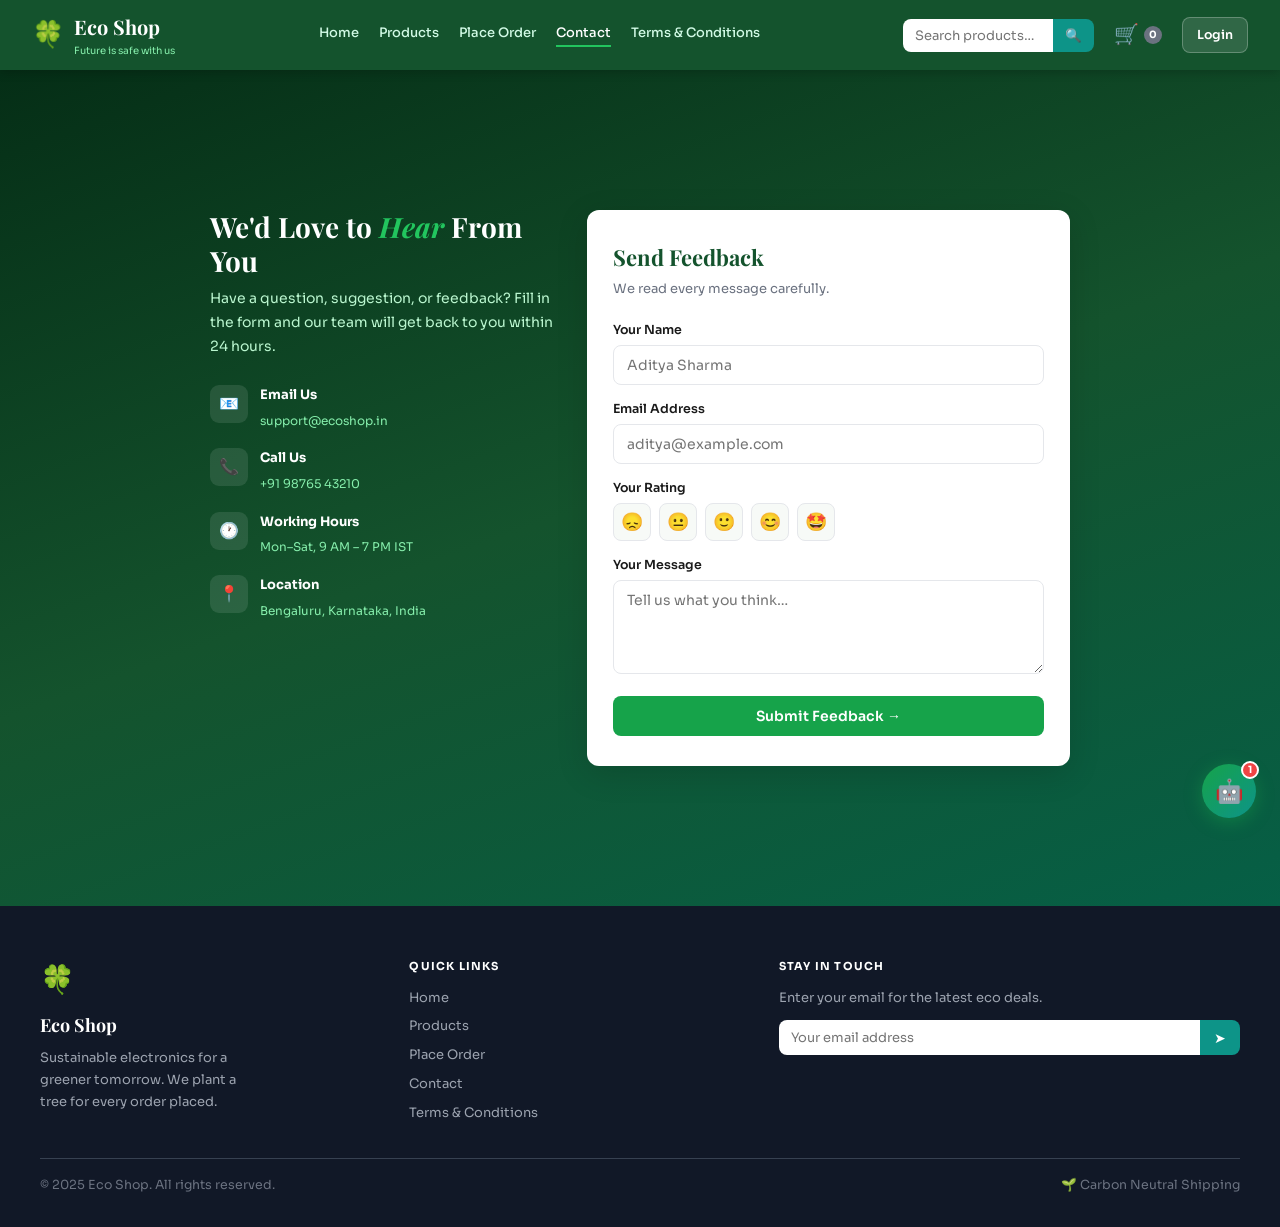
==== commit 52b72bd5: "Update placeholder names in contact form" ====
--- a/contact.html
+++ b/contact.html
@@ -69,13 +69,13 @@
 
         <div class="form-group">
           <label for="feedback-name">Your Name</label>
-          <input type="text" id="feedback-name" placeholder="Rahul Sharma">
+          <input type="text" id="feedback-name" placeholder="Aditya Sharma">
           <span class="error-text">Please enter your name.</span>
         </div>
 
         <div class="form-group">
           <label for="feedback-email">Email Address</label>
-          <input type="email" id="feedback-email" placeholder="rahul@example.com">
+          <input type="email" id="feedback-email" placeholder="aditya@example.com">
           <span class="error-text">Please enter a valid email.</span>
         </div>
 
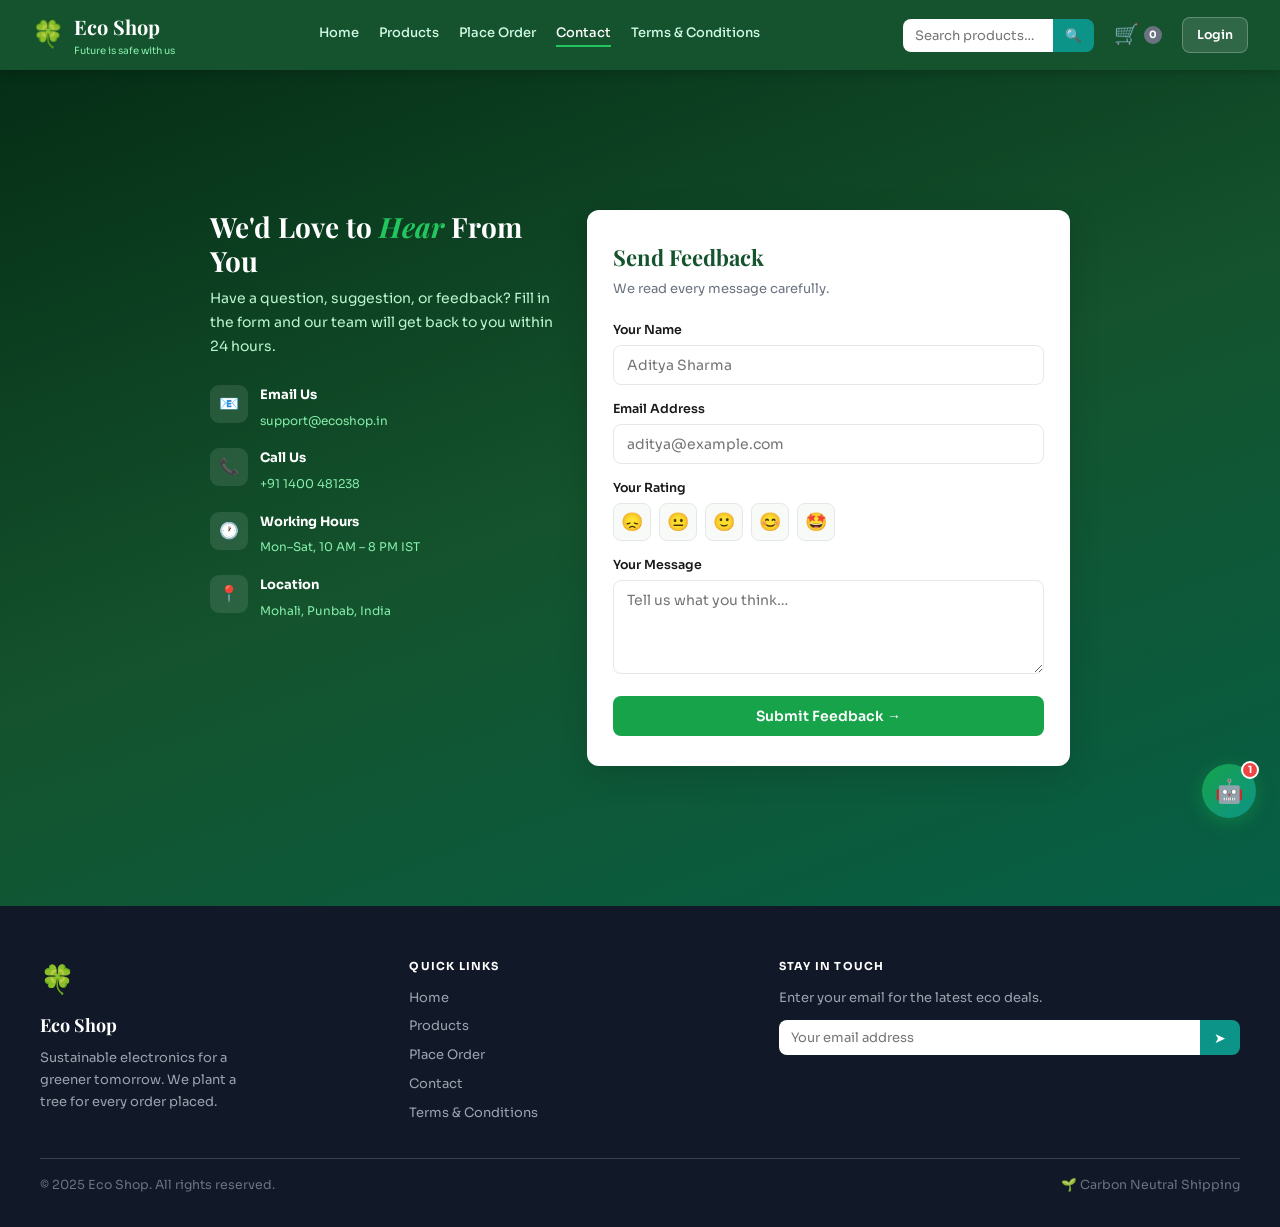
==== commit cd250bb9: "Update contact.html" ====
--- a/contact.html
+++ b/contact.html
@@ -50,15 +50,15 @@
       </div>
       <div class="info-row">
         <div class="info-icon">📞</div>
-        <div><strong>Call Us</strong><span>+91 98765 43210</span></div>
+        <div><strong>Call Us</strong><span>+91 1400 481238</span></div>
       </div>
       <div class="info-row">
         <div class="info-icon">🕐</div>
-        <div><strong>Working Hours</strong><span>Mon–Sat, 9 AM – 7 PM IST</span></div>
+        <div><strong>Working Hours</strong><span>Mon–Sat, 10 AM – 8 PM IST</span></div>
       </div>
       <div class="info-row">
         <div class="info-icon">📍</div>
-        <div><strong>Location</strong><span>Bengaluru, Karnataka, India</span></div>
+        <div><strong>Location</strong><span>Mohali, Punbab, India</span></div>
       </div>
     </div>
 
